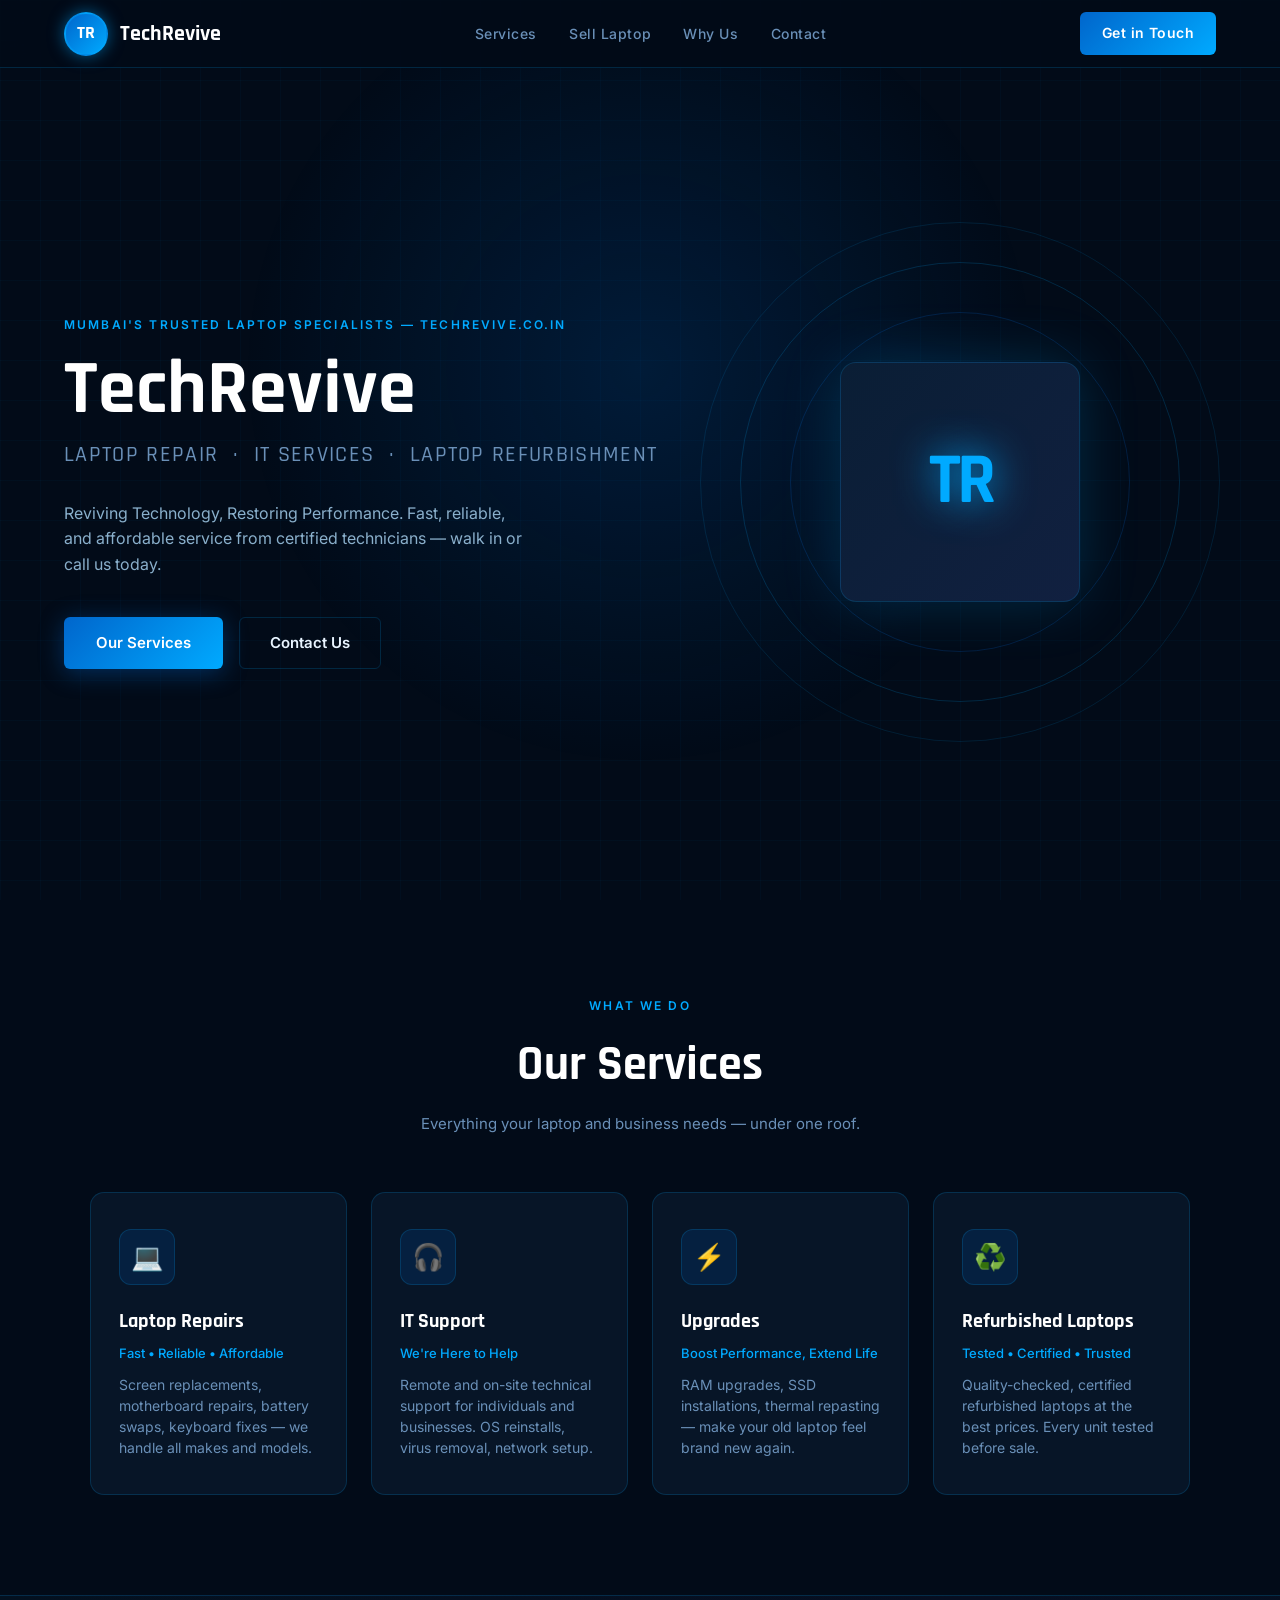
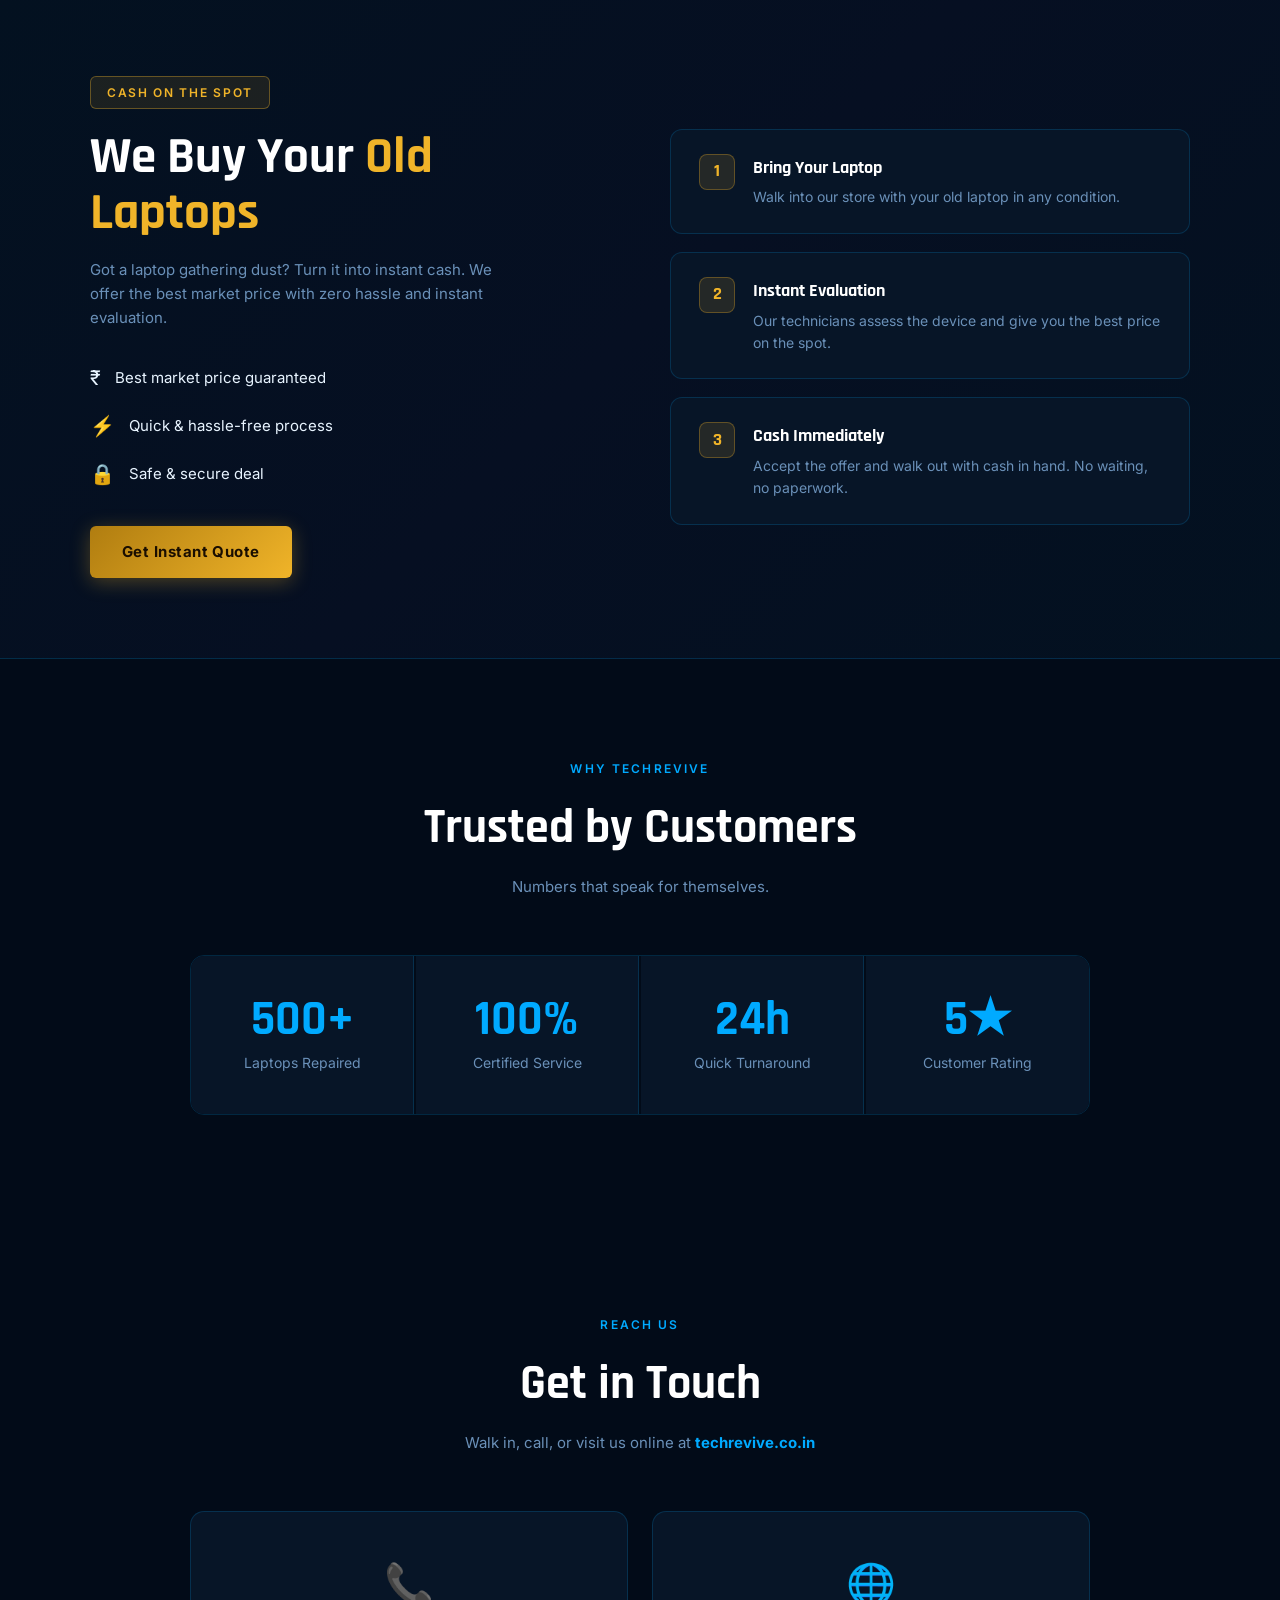
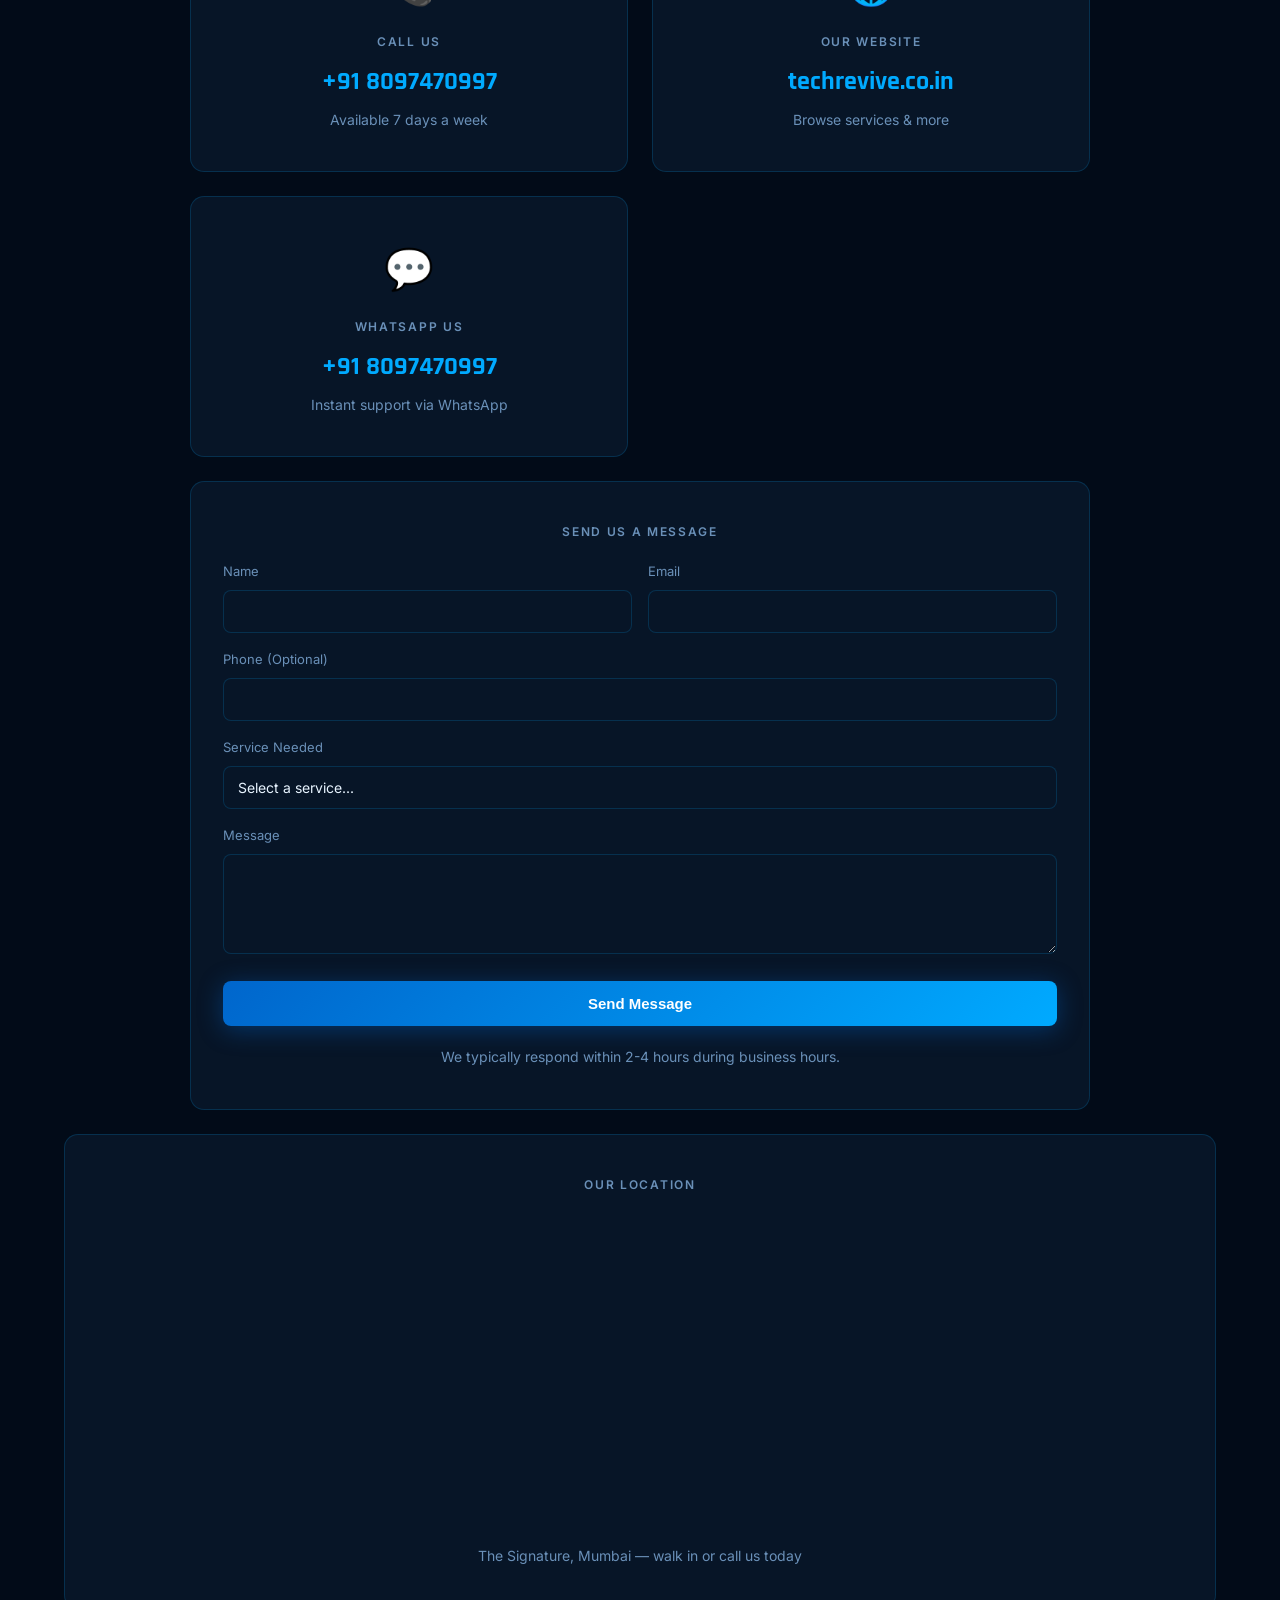
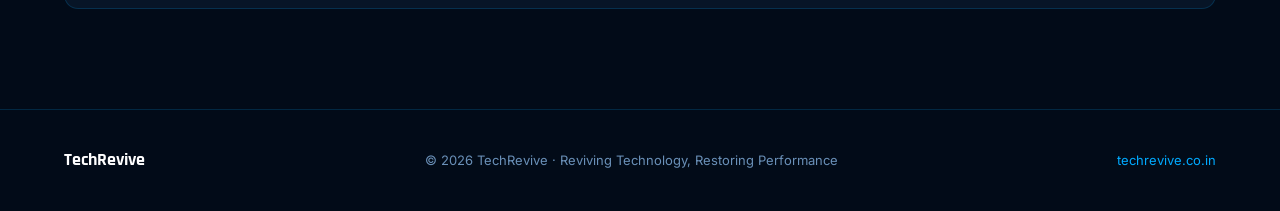
==== index.html @ 274db3f3 "Add files via upload" ====
<!DOCTYPE html>
<html lang="en">
<head>
<meta charset="UTF-8">
<meta name="viewport" content="width=device-width, initial-scale=1.0">
<title>TechRevive – Laptop Repair & IT Services | techrevive.co.in</title>
<meta name="description" content="TechRevive – Mumbai's trusted laptop repair, IT support, upgrades, and refurbished laptop store. We also buy old laptops for cash. Visit techrevive.co.in">
<meta name="keywords" content="laptop repair Mumbai, IT support, laptop refurbishment, buy old laptops, TechRevive, techrevive.co.in">
<meta property="og:title" content="TechRevive – Laptop Repair & IT Services">
<meta property="og:description" content="Reviving Technology, Restoring Performance. Fast, reliable laptop repair and IT services in Mumbai.">
<meta property="og:url" content="https://techrevive.co.in">
<meta property="og:type" content="website">
<link rel="canonical" href="https://techrevive.co.in">
<link href="https://fonts.googleapis.com/css2?family=Rajdhani:wght@500;600;700&family=Inter:wght@400;500;600&display=swap" rel="stylesheet">
<style>
  *, *::before, *::after { box-sizing: border-box; margin: 0; padding: 0; }

  :root {
    --bg-deep:    #020b18;
    --bg-card:    #071527;
    --bg-card2:   #0a1e35;
    --blue-glow:  #00aaff;
    --blue-mid:   #0066cc;
    --blue-dark:  #003f80;
    --gold:       #f0b429;
    --gold-light: #ffd166;
    --white:      #e8f4ff;
    --muted:      #6a90b8;
    --green:      #2ec47a;
    --border:     rgba(0,170,255,0.18);
    --glow-shadow: 0 0 24px rgba(0,170,255,0.25);
  }

  html { scroll-behavior: smooth; }
  body {
    background: var(--bg-deep);
    color: var(--white);
    font-family: 'Inter', sans-serif;
    font-size: 16px;
    line-height: 1.6;
    overflow-x: hidden;
  }
  body::before {
    content: '';
    position: fixed; inset: 0; z-index: 0; pointer-events: none;
    background-image:
      linear-gradient(rgba(0,170,255,0.03) 1px, transparent 1px),
      linear-gradient(90deg, rgba(0,170,255,0.03) 1px, transparent 1px);
    background-size: 40px 40px;
  }

  /* NAV */
  nav {
    position: sticky; top: 0; z-index: 100;
    background: rgba(2,11,24,0.92);
    backdrop-filter: blur(12px);
    border-bottom: 1px solid var(--border);
    display: flex; align-items: center; justify-content: space-between;
    padding: 0 5vw; height: 68px;
  }
  .nav-logo { display: flex; align-items: center; gap: 12px; text-decoration: none; }
  .logo-badge {
    width: 44px; height: 44px; border-radius: 50%;
    background: linear-gradient(135deg, var(--blue-mid), var(--blue-glow));
    display: flex; align-items: center; justify-content: center;
    font-family: 'Rajdhani', sans-serif; font-weight: 700; font-size: 18px;
    color: #fff; box-shadow: 0 0 16px rgba(0,170,255,0.5);
    border: 2px solid rgba(0,170,255,0.4);
  }
  .logo-text { font-family: 'Rajdhani', sans-serif; font-size: 22px; font-weight: 700; line-height: 1; color: #fff; }
  .logo-text span { color: var(--blue-glow); }
  .nav-links { display: flex; gap: 32px; list-style: none; }
  .nav-links a { color: var(--muted); text-decoration: none; font-size: 14px; font-weight: 500; letter-spacing: 0.04em; transition: color 0.2s; }
  .nav-links a:hover { color: var(--blue-glow); }
  .nav-cta {
    background: linear-gradient(135deg, var(--blue-mid), var(--blue-glow));
    color: #fff; border: none; padding: 10px 22px;
    border-radius: 6px; font-weight: 600; font-size: 14px; cursor: pointer;
    letter-spacing: 0.03em; transition: opacity 0.2s, transform 0.2s;
    text-decoration: none;
  }
  .nav-cta:hover { opacity: 0.88; transform: translateY(-1px); }

  /* HERO */
  .hero {
    position: relative; z-index: 1;
    min-height: 92vh;
    display: flex; align-items: center;
    padding: 80px 5vw 60px; overflow: hidden;
  }
  .hero-glow {
    position: absolute; top: -100px; left: 50%; transform: translateX(-50%);
    width: 800px; height: 800px;
    background: radial-gradient(ellipse, rgba(0,102,204,0.18) 0%, transparent 70%);
    pointer-events: none;
  }
  .hero-content { max-width: 600px; position: relative; z-index: 2; }
  .hero-eyebrow { font-size: 12px; font-weight: 600; letter-spacing: 0.18em; text-transform: uppercase; color: var(--blue-glow); margin-bottom: 16px; }
  .hero-headline { font-family: 'Rajdhani', sans-serif; font-weight: 700; font-size: clamp(42px, 6vw, 76px); line-height: 1.05; color: #fff; margin-bottom: 8px; }
  .hero-headline .accent { color: var(--blue-glow); }
  .hero-tagline { font-family: 'Rajdhani', sans-serif; font-size: clamp(16px, 2vw, 22px); color: var(--muted); font-weight: 500; letter-spacing: 0.06em; margin-bottom: 28px; }
  .hero-desc { color: #8ab0cc; font-size: 16px; max-width: 460px; margin-bottom: 40px; }
  .hero-btns { display: flex; gap: 16px; flex-wrap: wrap; }
  .btn-primary {
    background: linear-gradient(135deg, var(--blue-mid), var(--blue-glow));
    color: #fff; border: none; padding: 14px 32px; border-radius: 6px;
    font-weight: 600; font-size: 15px; cursor: pointer; text-decoration: none;
    box-shadow: 0 4px 24px rgba(0,102,204,0.4);
    transition: transform 0.2s, box-shadow 0.2s;
  }
  .btn-primary:hover { transform: translateY(-2px); box-shadow: 0 8px 32px rgba(0,102,204,0.55); }
  .btn-outline {
    background: transparent; color: var(--white);
    border: 1.5px solid var(--border); padding: 13px 30px; border-radius: 6px;
    font-weight: 600; font-size: 15px; cursor: pointer; text-decoration: none;
    transition: border-color 0.2s, background 0.2s;
  }
  .btn-outline:hover { border-color: var(--blue-glow); background: rgba(0,170,255,0.06); }
  .hero-visual {
    position: absolute; right: 0; top: 0; bottom: 0;
    width: 50%; display: flex; align-items: center; justify-content: center;
    z-index: 1; pointer-events: none;
  }
  .laptop-art { width: 520px; height: 520px; position: relative; }
  .ring { position: absolute; inset: 0; border-radius: 50%; border: 1px solid rgba(0,170,255,0.12); animation: spin linear infinite; }
  .ring:nth-child(1) { animation-duration: 22s; }
  .ring:nth-child(2) { inset: 40px; border-color: rgba(0,170,255,0.18); animation-duration: 16s; animation-direction: reverse; }
  .ring:nth-child(3) { inset: 90px; border-color: rgba(0,102,204,0.22); animation-duration: 12s; }
  @keyframes spin { to { transform: rotate(360deg); } }
  .chip {
    position: absolute; inset: 140px;
    background: linear-gradient(135deg, var(--bg-card2), #112040);
    border-radius: 16px; border: 1px solid var(--border);
    display: flex; align-items: center; justify-content: center;
    box-shadow: 0 0 60px rgba(0,170,255,0.2);
  }
  .chip-inner { font-family: 'Rajdhani', sans-serif; font-size: 72px; font-weight: 700; color: var(--blue-glow); text-shadow: 0 0 40px var(--blue-glow); letter-spacing: -4px; }

  /* SECTIONS */
  section { position: relative; z-index: 1; }
  .section-label { text-align: center; font-size: 12px; font-weight: 600; letter-spacing: 0.18em; text-transform: uppercase; color: var(--blue-glow); margin-bottom: 12px; }
  .section-title { text-align: center; font-family: 'Rajdhani', sans-serif; font-size: clamp(28px, 4vw, 48px); font-weight: 700; color: #fff; margin-bottom: 8px; }
  .section-sub { text-align: center; color: var(--muted); font-size: 15px; margin-bottom: 56px; }

  /* SERVICES */
  .services { padding: 100px 5vw; }
  .services-grid { display: grid; grid-template-columns: repeat(auto-fit, minmax(220px, 1fr)); gap: 24px; max-width: 1100px; margin: 0 auto; }
  .service-card { background: var(--bg-card); border: 1px solid var(--border); border-radius: 14px; padding: 36px 28px; transition: transform 0.25s, border-color 0.25s, box-shadow 0.25s; position: relative; overflow: hidden; }
  .service-card::before { content: ''; position: absolute; top: 0; left: 0; right: 0; height: 2px; background: linear-gradient(90deg, var(--blue-dark), var(--blue-glow), var(--blue-dark)); opacity: 0; transition: opacity 0.25s; }
  .service-card:hover { transform: translateY(-6px); border-color: rgba(0,170,255,0.4); box-shadow: var(--glow-shadow); }
  .service-card:hover::before { opacity: 1; }
  .service-icon { width: 56px; height: 56px; border-radius: 12px; background: rgba(0,102,204,0.15); border: 1px solid var(--border); display: flex; align-items: center; justify-content: center; font-size: 26px; margin-bottom: 20px; }
  .service-title { font-family: 'Rajdhani', sans-serif; font-size: 20px; font-weight: 700; color: #fff; margin-bottom: 6px; }
  .service-sub { font-size: 13px; color: var(--blue-glow); font-weight: 500; margin-bottom: 10px; }
  .service-desc { font-size: 14px; color: var(--muted); line-height: 1.5; }

  /* WE BUY */
  .buy-section { padding: 80px 5vw; background: linear-gradient(135deg, #031120 0%, #060f22 50%, #031120 100%); border-top: 1px solid var(--border); border-bottom: 1px solid var(--border); }
  .buy-inner { max-width: 1100px; margin: 0 auto; display: grid; grid-template-columns: 1fr 1fr; gap: 60px; align-items: center; }
  .buy-badge { display: inline-block; background: rgba(240,180,41,0.1); border: 1px solid rgba(240,180,41,0.35); border-radius: 6px; padding: 6px 16px; font-size: 12px; font-weight: 600; letter-spacing: 0.14em; text-transform: uppercase; color: var(--gold); margin-bottom: 20px; }
  .buy-title { font-family: 'Rajdhani', sans-serif; font-size: clamp(32px, 4vw, 52px); font-weight: 700; color: #fff; line-height: 1.1; margin-bottom: 16px; }
  .buy-title span { color: var(--gold); }
  .buy-desc { color: var(--muted); font-size: 15px; margin-bottom: 32px; max-width: 420px; }
  .buy-features { list-style: none; display: flex; flex-direction: column; gap: 16px; margin-bottom: 36px; }
  .buy-features li { display: flex; align-items: center; gap: 14px; font-size: 15px; color: var(--white); }
  .feat-icon { font-size: 20px; }
  .btn-gold { background: linear-gradient(135deg, #b07d10, var(--gold)); color: #1a0e00; border: none; padding: 14px 32px; border-radius: 6px; font-weight: 700; font-size: 15px; cursor: pointer; text-decoration: none; letter-spacing: 0.03em; display: inline-block; box-shadow: 0 4px 20px rgba(240,180,41,0.3); transition: transform 0.2s, box-shadow 0.2s; }
  .btn-gold:hover { transform: translateY(-2px); box-shadow: 0 8px 32px rgba(240,180,41,0.45); }
  .buy-perks { display: flex; flex-direction: column; gap: 18px; }
  .perk-card { background: var(--bg-card); border: 1px solid var(--border); border-radius: 12px; padding: 24px 28px; display: flex; align-items: flex-start; gap: 18px; }
  .perk-num { min-width: 36px; height: 36px; border-radius: 8px; background: rgba(240,180,41,0.12); border: 1px solid rgba(240,180,41,0.3); display: flex; align-items: center; justify-content: center; font-family: 'Rajdhani', sans-serif; font-size: 18px; font-weight: 700; color: var(--gold); }
  .perk-body h4 { font-family: 'Rajdhani', sans-serif; font-size: 18px; font-weight: 700; color: #fff; margin-bottom: 4px; }
  .perk-body p { font-size: 14px; color: var(--muted); }

  /* WHY US */
  .why-section { padding: 100px 5vw; }
  .why-grid { display: grid; grid-template-columns: repeat(auto-fit, minmax(200px, 1fr)); gap: 2px; max-width: 900px; margin: 0 auto; border: 1px solid var(--border); border-radius: 14px; overflow: hidden; }
  .why-item { background: var(--bg-card); padding: 40px 28px; text-align: center; border-right: 1px solid var(--border); transition: background 0.2s; }
  .why-item:last-child { border-right: none; }
  .why-item:hover { background: var(--bg-card2); }
  .why-num { font-family: 'Rajdhani', sans-serif; font-size: 48px; font-weight: 700; color: var(--blue-glow); line-height: 1; margin-bottom: 8px; }
  .why-label { font-size: 14px; color: var(--muted); }

  /* CONTACT */
  .contact-section { padding: 100px 5vw; }
  .contact-inner { max-width: 900px; margin: 0 auto; display: grid; grid-template-columns: 1fr 1fr; gap: 24px; }
  .contact-card { background: var(--bg-card); border: 1px solid var(--border); border-radius: 14px; padding: 40px 32px; text-align: center; transition: border-color 0.25s, box-shadow 0.25s; text-decoration: none; display: block; }
  .contact-card:hover { border-color: rgba(0,170,255,0.4); box-shadow: var(--glow-shadow); }
  .contact-icon { font-size: 40px; margin-bottom: 16px; }
  .contact-label { font-size: 12px; font-weight: 600; letter-spacing: 0.14em; text-transform: uppercase; color: var(--muted); margin-bottom: 10px; }
  .contact-value { font-family: 'Rajdhani', sans-serif; font-size: 26px; font-weight: 700; color: var(--blue-glow); margin-bottom: 6px; }
  .contact-sub { font-size: 14px; color: var(--muted); }
  .contact-full { background: var(--bg-card); border: 1px solid var(--border); border-radius: 14px; padding: 40px 32px; text-align: center; grid-column: 1 / -1; transition: border-color 0.25s, box-shadow 0.25s; }
  .contact-full:hover { border-color: rgba(0,170,255,0.4); box-shadow: var(--glow-shadow); }

  /* DEPLOY BANNER */
  .deploy-banner {
    background: linear-gradient(135deg, #0a2010, #0f2a08);
    border: 1px solid rgba(46,196,122,0.3);
    border-radius: 14px; padding: 32px 36px;
    max-width: 900px; margin: 0 auto 60px;
  }
  .deploy-banner h3 { font-family: 'Rajdhani', sans-serif; font-size: 22px; color: var(--green); margin-bottom: 16px; }
  .deploy-steps { list-style: none; display: flex; flex-direction: column; gap: 12px; }
  .deploy-steps li { font-size: 14px; color: #a0c8b0; display: flex; gap: 12px; align-items: flex-start; }
  .step-num { background: rgba(46,196,122,0.15); border: 1px solid rgba(46,196,122,0.3); border-radius: 6px; min-width: 26px; height: 26px; display: flex; align-items: center; justify-content: center; font-family: 'Rajdhani', sans-serif; font-weight: 700; font-size: 14px; color: var(--green); }
  .deploy-note { margin-top: 16px; font-size: 13px; color: #6a9a7a; }
  .deploy-note a { color: var(--green); }

  /* FOOTER */
  footer { border-top: 1px solid var(--border); padding: 36px 5vw; display: flex; align-items: center; justify-content: space-between; flex-wrap: wrap; gap: 16px; }
  footer p { font-size: 13px; color: var(--muted); }

  /* RESPONSIVE */
  @media (max-width: 768px) {
    .nav-links { display: none; }
    .hero { padding: 60px 5vw 40px; min-height: auto; }
    .hero-visual { display: none; }
    .buy-inner, .contact-inner { grid-template-columns: 1fr; }
    .contact-full { grid-column: auto; }
    .why-grid { grid-template-columns: 1fr 1fr; }
    .deploy-banner { padding: 24px 20px; }
  }
  @media (prefers-reduced-motion: reduce) {
    .ring { animation: none; }
    * { transition: none !important; }
  }
</style>
</head>
<body>

<!-- NAV -->
<nav>
  <a class="nav-logo" href="https://techrevive.co.in">
    <div class="logo-badge">TR</div>
    <div class="logo-text">TechRevive</div>
  </a>
  <ul class="nav-links">
    <li><a href="#services">Services</a></li>
    <li><a href="#buy">Sell Laptop</a></li>
    <li><a href="#why">Why Us</a></li>
    <li><a href="#contact">Contact</a></li>
  </ul>
  <a href="#contact" class="nav-cta">Get in Touch</a>
</nav>

<!-- HERO -->
<div class="hero">
  <div class="hero-glow"></div>
  <div class="hero-content">
    <p class="hero-eyebrow">Mumbai's Trusted Laptop Specialists — techrevive.co.in</p>
    <h1 class="hero-headline">TechRevive</h1>
    <p class="hero-tagline">LAPTOP REPAIR &nbsp;·&nbsp; IT SERVICES &nbsp;·&nbsp; LAPTOP REFURBISHMENT</p>
    <p class="hero-desc">Reviving Technology, Restoring Performance. Fast, reliable, and affordable service from certified technicians — walk in or call us today.</p>
    <div class="hero-btns">
      <a href="#services" class="btn-primary">Our Services</a>
      <a href="#contact" class="btn-outline">Contact Us</a>
    </div>
  </div>
  <div class="hero-visual">
    <div class="laptop-art">
      <div class="ring"></div>
      <div class="ring"></div>
      <div class="ring"></div>
      <div class="chip">
        <div class="chip-inner">TR</div>
      </div>
    </div>
  </div>
</div>

<!-- SERVICES -->
<section class="services" id="services">
  <p class="section-label">What We Do</p>
  <h2 class="section-title">Our Services</h2>
  <p class="section-sub">Everything your laptop and business needs — under one roof.</p>
  <div class="services-grid">
    <div class="service-card">
      <div class="service-icon">💻</div>
      <div class="service-title">Laptop Repairs</div>
      <div class="service-sub">Fast • Reliable • Affordable</div>
      <p class="service-desc">Screen replacements, motherboard repairs, battery swaps, keyboard fixes — we handle all makes and models.</p>
    </div>
    <div class="service-card">
      <div class="service-icon">🎧</div>
      <div class="service-title">IT Support</div>
      <div class="service-sub">We're Here to Help</div>
      <p class="service-desc">Remote and on-site technical support for individuals and businesses. OS reinstalls, virus removal, network setup.</p>
    </div>
    <div class="service-card">
      <div class="service-icon">⚡</div>
      <div class="service-title">Upgrades</div>
      <div class="service-sub">Boost Performance, Extend Life</div>
      <p class="service-desc">RAM upgrades, SSD installations, thermal repasting — make your old laptop feel brand new again.</p>
    </div>
    <div class="service-card">
      <div class="service-icon">♻️</div>
      <div class="service-title">Refurbished Laptops</div>
      <div class="service-sub">Tested • Certified • Trusted</div>
      <p class="service-desc">Quality-checked, certified refurbished laptops at the best prices. Every unit tested before sale.</p>
    </div>
  </div>
</section>

<!-- WE BUY -->
<section class="buy-section" id="buy">
  <div class="buy-inner">
    <div>
      <div class="buy-badge">Cash on the Spot</div>
      <h2 class="buy-title">We Buy Your <span>Old Laptops</span></h2>
      <p class="buy-desc">Got a laptop gathering dust? Turn it into instant cash. We offer the best market price with zero hassle and instant evaluation.</p>
      <ul class="buy-features">
        <li><span class="feat-icon">₹</span> Best market price guaranteed</li>
        <li><span class="feat-icon">⚡</span> Quick &amp; hassle-free process</li>
        <li><span class="feat-icon">🔒</span> Safe &amp; secure deal</li>
      </ul>
      <a href="#contact" class="btn-gold">Get Instant Quote</a>
    </div>
    <div class="buy-perks">
      <div class="perk-card">
        <div class="perk-num">1</div>
        <div class="perk-body">
          <h4>Bring Your Laptop</h4>
          <p>Walk into our store with your old laptop in any condition.</p>
        </div>
      </div>
      <div class="perk-card">
        <div class="perk-num">2</div>
        <div class="perk-body">
          <h4>Instant Evaluation</h4>
          <p>Our technicians assess the device and give you the best price on the spot.</p>
        </div>
      </div>
      <div class="perk-card">
        <div class="perk-num">3</div>
        <div class="perk-body">
          <h4>Cash Immediately</h4>
          <p>Accept the offer and walk out with cash in hand. No waiting, no paperwork.</p>
        </div>
      </div>
    </div>
  </div>
</section>

<!-- WHY US -->
<section class="why-section" id="why">
  <p class="section-label">Why TechRevive</p>
  <h2 class="section-title">Trusted by Customers</h2>
  <p class="section-sub">Numbers that speak for themselves.</p>
  <div class="why-grid">
    <div class="why-item"><div class="why-num">500+</div><div class="why-label">Laptops Repaired</div></div>
    <div class="why-item"><div class="why-num">100%</div><div class="why-label">Certified Service</div></div>
    <div class="why-item"><div class="why-num">24h</div><div class="why-label">Quick Turnaround</div></div>
    <div class="why-item"><div class="why-num">5★</div><div class="why-label">Customer Rating</div></div>
  </div>
</section>

<!-- CONTACT -->
<section class="contact-section" id="contact">
  <p class="section-label">Reach Us</p>
  <h2 class="section-title">Get in Touch</h2>
  <p class="section-sub">Walk in, call, or visit us online at <strong style="color:var(--blue-glow)">techrevive.co.in</strong></p>
  <div class="contact-inner">
    <a class="contact-card" href="tel:+918097470997">
      <div class="contact-icon">📞</div>
      <div class="contact-label">Call Us</div>
      <div class="contact-value">+91 8097470997</div>
      <div class="contact-sub">Available 7 days a week</div>
    </a>
    <a class="contact-card" href="https://techrevive.co.in" target="_blank" rel="noopener">
      <div class="contact-icon">🌐</div>
      <div class="contact-label">Our Website</div>
      <div class="contact-value">techrevive.co.in</div>
      <div class="contact-sub">Browse services &amp; more</div>
    </a>
    <a class="contact-card" href="https://wa.me/918097470997" target="_blank" rel="noopener">
      <div class="contact-icon">💬</div>
      <div class="contact-label">WhatsApp Us</div>
      <div class="contact-value">+91 8097470997</div>
      <div class="contact-sub">Instant support via WhatsApp</div>
    </a>
    <div class="contact-full">
      <div class="contact-label">Send Us a Message</div>
      <form style="margin-top:20px; text-align:left;" onsubmit="handleSubmit(event);">
        <div style="display:grid; grid-template-columns:1fr 1fr; gap:16px; margin-bottom:16px;">
          <div>
            <label for="enquiry-name" style="display:block; font-size:13px; color:var(--muted); margin-bottom:8px;">Name</label>
            <input type="text" id="enquiry-name" name="name" required style="width:100%; padding:12px 14px; background:var(--bg-card); border:1px solid var(--border); border-radius:8px; color:var(--white); font-size:14px; font-family:inherit; transition:border-color 0.2s;" onfocus="this.style.borderColor='var(--blue-glow)';" onblur="this.style.borderColor='var(--border)';">
          </div>
          <div>
            <label for="enquiry-email" style="display:block; font-size:13px; color:var(--muted); margin-bottom:8px;">Email</label>
            <input type="email" id="enquiry-email" name="email" required style="width:100%; padding:12px 14px; background:var(--bg-card); border:1px solid var(--border); border-radius:8px; color:var(--white); font-size:14px; font-family:inherit; transition:border-color 0.2s;" onfocus="this.style.borderColor='var(--blue-glow)';" onblur="this.style.borderColor='var(--border)';">
          </div>
        </div>
        <div style="margin-bottom:16px;">
          <label for="enquiry-phone" style="display:block; font-size:13px; color:var(--muted); margin-bottom:8px;">Phone (Optional)</label>
          <input type="tel" id="enquiry-phone" name="phone" style="width:100%; padding:12px 14px; background:var(--bg-card); border:1px solid var(--border); border-radius:8px; color:var(--white); font-size:14px; font-family:inherit; transition:border-color 0.2s;" onfocus="this.style.borderColor='var(--blue-glow)';" onblur="this.style.borderColor='var(--border)';">
        </div>
        <div style="margin-bottom:16px;">
          <label for="enquiry-service" style="display:block; font-size:13px; color:var(--muted); margin-bottom:8px;">Service Needed</label>
          <select id="enquiry-service" name="service" required style="width:100%; padding:12px 14px; background:var(--bg-card); border:1px solid var(--border); border-radius:8px; color:var(--white); font-size:14px; font-family:inherit; transition:border-color 0.2s; appearance:none; background-image:url('data:image/svg+xml;utf8,<svg fill=\"%23e8f4ff\" height=\"24\" viewBox=\"0 0 24 24\" width=\"24\" xmlns=\"http://www.w3.org/2000/svg\"><path d=\"M7 10l5 5 5-5z\"/></svg>'); background-repeat:no-repeat; background-position:right 10px center; background-size:16px;">
            <option value="">Select a service...</option>
            <option value="Laptop Repair">Laptop Repair</option>
            <option value="IT Support">IT Support</option>
            <option value="Upgrades">Upgrades</option>
            <option value="Refurbished Laptops">Refurbished Laptops</option>
            <option value="Buy Old Laptop">Buy Old Laptop</option>
            <option value="Other">Other</option>
          </select>
        </div>
        <div style="margin-bottom:20px;">
          <label for="enquiry-message" style="display:block; font-size:13px; color:var(--muted); margin-bottom:8px;">Message</label>
          <textarea id="enquiry-message" name="message" rows="4" required style="width:100%; padding:12px 14px; background:var(--bg-card); border:1px solid var(--border); border-radius:8px; color:var(--white); font-size:14px; font-family:inherit; resize:vertical; min-height:100px; transition:border-color 0.2s;" onfocus="this.style.borderColor='var(--blue-glow)';" onblur="this.style.borderColor='var(--border)';"></textarea>
        </div>
        <button type="submit" style="width:100%; background:linear-gradient(135deg, var(--blue-mid), var(--blue-glow)); color:#fff; border:none; padding:14px 32px; border-radius:8px; font-weight:600; font-size:15px; cursor:pointer; box-shadow:0 4px 24px rgba(0,102,204,0.4); transition:transform 0.2s, box-shadow 0.2s;" onmouseover="this.style.transform='translateY(-2px)';" onmouseout="this.style.transform='translateY(0)';">Send Message</button>
      </form>
      <div class="contact-sub" style="margin-top:20px;">We typically respond within 2-4 hours during business hours.</div>
    </div>
    <script>
      function validateForm() {
        const name = document.getElementById('enquiry-name').value.trim();
        const email = document.getElementById('enquiry-email').value.trim();
        const service = document.getElementById('enquiry-service').value;
        const message = document.getElementById('enquiry-message').value.trim();
        
        if (!name || !email || !service || !message) {
          alert('Please fill in all required fields.');
          return false;
        }
        
        const emailRegex = /^[^\s@]+@[^\s@]+\.[^\s@]+$/;
        if (!emailRegex.test(email)) {
          alert('Please enter a valid email address.');
          return false;
        }
        
        return true;
      }
      
      async function handleSubmit(event) {
        event.preventDefault();
        
        if (validateForm()) {
          const formData = {
            name: document.getElementById('enquiry-name').value,
            email: document.getElementById('enquiry-email').value,
            phone: document.getElementById('enquiry-phone').value,
            service: document.getElementById('enquiry-service').value,
            message: document.getElementById('enquiry-message').value
          };
          
          try {
            const response = await fetch('https://techrevive-enquiry.janmejay-crazzy.workers.dev/', {
              method: 'POST',
              headers: {
                'Content-Type': 'application/json',
              },
              body: JSON.stringify(formData)
            });
            
            if (response.ok) {
              alert('Thank you for your message! We will get back to you soon.');
              document.querySelector('form').reset();
            } else {
              alert('Sorry, there was an error sending your message. Please try again later.');
            }
          } catch (error) {
            console.error('Error:', error);
            alert('Sorry, there was an error sending your message. Please try again later.');
          }
        }
      }
    </script>
  </div>
  <div class="contact-full" style="margin-top:24px;">
    <div class="contact-label">Our Location</div>
    <div style="margin-top:12px; border-radius:12px; overflow:hidden; max-width:100%;">
      <iframe src="https://www.google.com/maps/embed?pb=!1m18!1m12!1m3!1d1121.7841034968112!2d73.02434043099903!3d18.966024862406684!2m3!1f0!2f0!3f0!3m2!1i1024!2i768!4f13.1!3m3!1m2!1s0x3be7c30070c956af%3A0xd872f675eb3b0d3f!2sThe%20Signature!5e0!3m2!1sen!2sin!4v1781897717837!5m2!1sen!2sin" 
      width="100%" height="320" style="border:0; border-radius:12px;" allowfullscreen="" loading="lazy" referrerpolicy="no-referrer-when-downgrade" title="The Signature location on map">
         </iframe>
      </div>
      <div class="contact-sub" style="margin-top:12px;">The Signature, Mumbai — walk in or call us today</div>
    </div>
  </div>
</section>



<!-- FOOTER -->
<footer>
  <div style="font-family:'Rajdhani',sans-serif; font-weight:700; font-size:18px; color:#fff;">
    TechRevive
  </div>
  <p>© 2026 TechRevive · Reviving Technology, Restoring Performance</p>
  <a href="https://techrevive.co.in" style="font-size:13px; color:var(--blue-glow); text-decoration:none;">techrevive.co.in</a>
</footer>

</body>
</html>
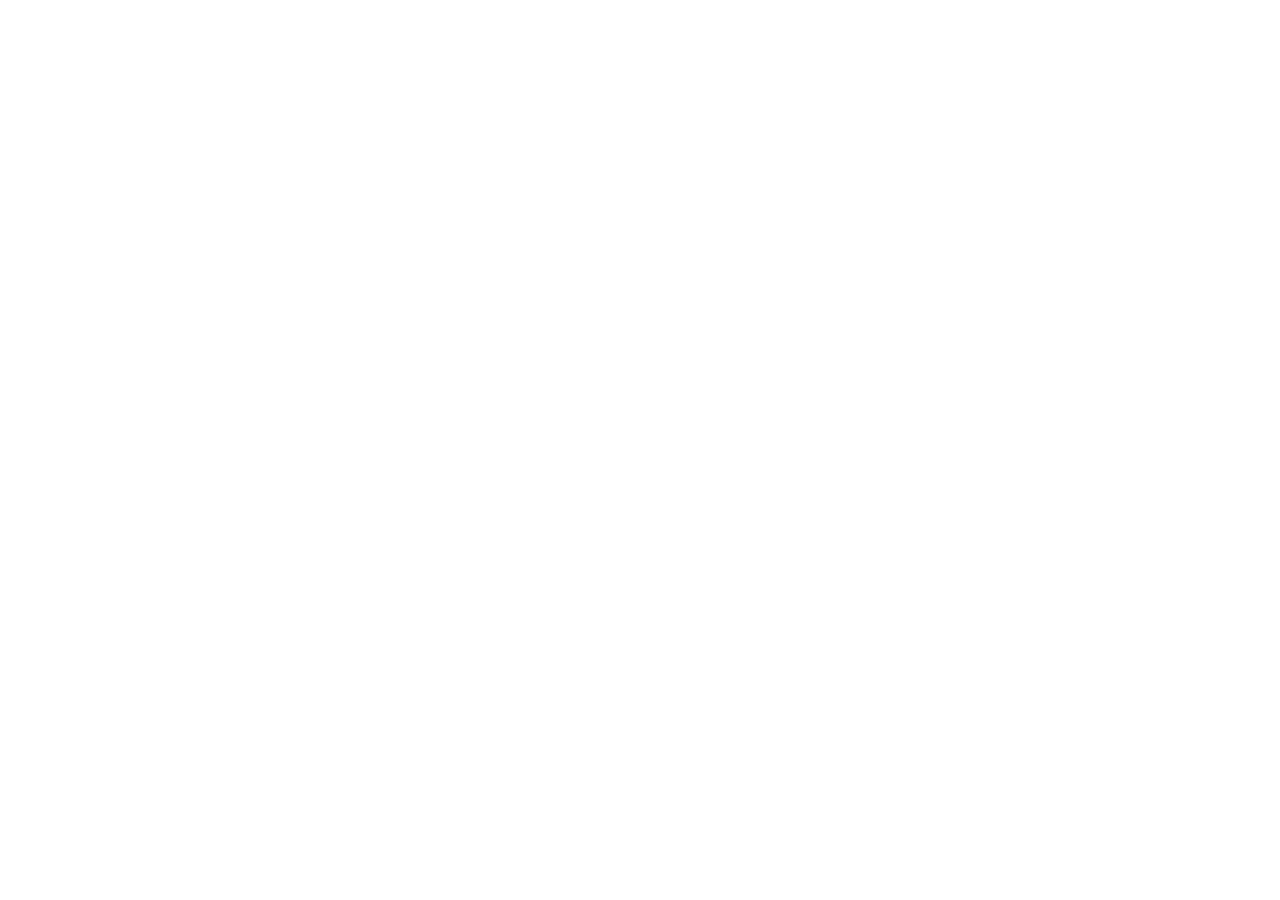
==== commit a7c6f193: "Add files via upload" ====
--- a/index.html
+++ b/index.html
@@ -1,499 +1,17 @@
-<!DOCTYPE html>
+<!doctype html>
 <html lang="en">
-<head>
-<meta charset="UTF-8">
-<meta name="viewport" content="width=device-width, initial-scale=1.0">
-<title>TechRevive – Laptop Repair & IT Services | techrevive.co.in</title>
-<meta name="description" content="TechRevive – Mumbai's trusted laptop repair, IT support, upgrades, and refurbished laptop store. We also buy old laptops for cash. Visit techrevive.co.in">
-<meta name="keywords" content="laptop repair Mumbai, IT support, laptop refurbishment, buy old laptops, TechRevive, techrevive.co.in">
-<meta property="og:title" content="TechRevive – Laptop Repair & IT Services">
-<meta property="og:description" content="Reviving Technology, Restoring Performance. Fast, reliable laptop repair and IT services in Mumbai.">
-<meta property="og:url" content="https://techrevive.co.in">
-<meta property="og:type" content="website">
-<link rel="canonical" href="https://techrevive.co.in">
-<link href="https://fonts.googleapis.com/css2?family=Rajdhani:wght@500;600;700&family=Inter:wght@400;500;600&display=swap" rel="stylesheet">
-<style>
-  *, *::before, *::after { box-sizing: border-box; margin: 0; padding: 0; }
+  <head>
+    <meta charset="UTF-8" />
+    <meta name="viewport" content="width=device-width, initial-scale=1.0" />
+    <title>TechRevive | Expert Laptop Repair, Upgrades &amp; Sales</title>
+    <!-- Preconnect to Google Fonts -->
+    <link rel="preconnect" href="https://fonts.googleapis.com" />
+    <link rel="preconnect" href="https://fonts.gstatic.com" crossorigin />
+    <script type="module" crossorigin src="/assets/index-CVsuAsQJ.js"></script>
+    <link rel="stylesheet" crossorigin href="/assets/index-D9F-9wbX.css">
+  </head>
+  <body>
+    <div id="root"></div>
+  </body>
+</html>
 
-  :root {
-    --bg-deep:    #020b18;
-    --bg-card:    #071527;
-    --bg-card2:   #0a1e35;
-    --blue-glow:  #00aaff;
-    --blue-mid:   #0066cc;
-    --blue-dark:  #003f80;
-    --gold:       #f0b429;
-    --gold-light: #ffd166;
-    --white:      #e8f4ff;
-    --muted:      #6a90b8;
-    --green:      #2ec47a;
-    --border:     rgba(0,170,255,0.18);
-    --glow-shadow: 0 0 24px rgba(0,170,255,0.25);
-  }
-
-  html { scroll-behavior: smooth; }
-  body {
-    background: var(--bg-deep);
-    color: var(--white);
-    font-family: 'Inter', sans-serif;
-    font-size: 16px;
-    line-height: 1.6;
-    overflow-x: hidden;
-  }
-  body::before {
-    content: '';
-    position: fixed; inset: 0; z-index: 0; pointer-events: none;
-    background-image:
-      linear-gradient(rgba(0,170,255,0.03) 1px, transparent 1px),
-      linear-gradient(90deg, rgba(0,170,255,0.03) 1px, transparent 1px);
-    background-size: 40px 40px;
-  }
-
-  /* NAV */
-  nav {
-    position: sticky; top: 0; z-index: 100;
-    background: rgba(2,11,24,0.92);
-    backdrop-filter: blur(12px);
-    border-bottom: 1px solid var(--border);
-    display: flex; align-items: center; justify-content: space-between;
-    padding: 0 5vw; height: 68px;
-  }
-  .nav-logo { display: flex; align-items: center; gap: 12px; text-decoration: none; }
-  .logo-badge {
-    width: 44px; height: 44px; border-radius: 50%;
-    background: linear-gradient(135deg, var(--blue-mid), var(--blue-glow));
-    display: flex; align-items: center; justify-content: center;
-    font-family: 'Rajdhani', sans-serif; font-weight: 700; font-size: 18px;
-    color: #fff; box-shadow: 0 0 16px rgba(0,170,255,0.5);
-    border: 2px solid rgba(0,170,255,0.4);
-  }
-  .logo-text { font-family: 'Rajdhani', sans-serif; font-size: 22px; font-weight: 700; line-height: 1; color: #fff; }
-  .logo-text span { color: var(--blue-glow); }
-  .nav-links { display: flex; gap: 32px; list-style: none; }
-  .nav-links a { color: var(--muted); text-decoration: none; font-size: 14px; font-weight: 500; letter-spacing: 0.04em; transition: color 0.2s; }
-  .nav-links a:hover { color: var(--blue-glow); }
-  .nav-cta {
-    background: linear-gradient(135deg, var(--blue-mid), var(--blue-glow));
-    color: #fff; border: none; padding: 10px 22px;
-    border-radius: 6px; font-weight: 600; font-size: 14px; cursor: pointer;
-    letter-spacing: 0.03em; transition: opacity 0.2s, transform 0.2s;
-    text-decoration: none;
-  }
-  .nav-cta:hover { opacity: 0.88; transform: translateY(-1px); }
-
-  /* HERO */
-  .hero {
-    position: relative; z-index: 1;
-    min-height: 92vh;
-    display: flex; align-items: center;
-    padding: 80px 5vw 60px; overflow: hidden;
-  }
-  .hero-glow {
-    position: absolute; top: -100px; left: 50%; transform: translateX(-50%);
-    width: 800px; height: 800px;
-    background: radial-gradient(ellipse, rgba(0,102,204,0.18) 0%, transparent 70%);
-    pointer-events: none;
-  }
-  .hero-content { max-width: 600px; position: relative; z-index: 2; }
-  .hero-eyebrow { font-size: 12px; font-weight: 600; letter-spacing: 0.18em; text-transform: uppercase; color: var(--blue-glow); margin-bottom: 16px; }
-  .hero-headline { font-family: 'Rajdhani', sans-serif; font-weight: 700; font-size: clamp(42px, 6vw, 76px); line-height: 1.05; color: #fff; margin-bottom: 8px; }
-  .hero-headline .accent { color: var(--blue-glow); }
-  .hero-tagline { font-family: 'Rajdhani', sans-serif; font-size: clamp(16px, 2vw, 22px); color: var(--muted); font-weight: 500; letter-spacing: 0.06em; margin-bottom: 28px; }
-  .hero-desc { color: #8ab0cc; font-size: 16px; max-width: 460px; margin-bottom: 40px; }
-  .hero-btns { display: flex; gap: 16px; flex-wrap: wrap; }
-  .btn-primary {
-    background: linear-gradient(135deg, var(--blue-mid), var(--blue-glow));
-    color: #fff; border: none; padding: 14px 32px; border-radius: 6px;
-    font-weight: 600; font-size: 15px; cursor: pointer; text-decoration: none;
-    box-shadow: 0 4px 24px rgba(0,102,204,0.4);
-    transition: transform 0.2s, box-shadow 0.2s;
-  }
-  .btn-primary:hover { transform: translateY(-2px); box-shadow: 0 8px 32px rgba(0,102,204,0.55); }
-  .btn-outline {
-    background: transparent; color: var(--white);
-    border: 1.5px solid var(--border); padding: 13px 30px; border-radius: 6px;
-    font-weight: 600; font-size: 15px; cursor: pointer; text-decoration: none;
-    transition: border-color 0.2s, background 0.2s;
-  }
-  .btn-outline:hover { border-color: var(--blue-glow); background: rgba(0,170,255,0.06); }
-  .hero-visual {
-    position: absolute; right: 0; top: 0; bottom: 0;
-    width: 50%; display: flex; align-items: center; justify-content: center;
-    z-index: 1; pointer-events: none;
-  }
-  .laptop-art { width: 520px; height: 520px; position: relative; }
-  .ring { position: absolute; inset: 0; border-radius: 50%; border: 1px solid rgba(0,170,255,0.12); animation: spin linear infinite; }
-  .ring:nth-child(1) { animation-duration: 22s; }
-  .ring:nth-child(2) { inset: 40px; border-color: rgba(0,170,255,0.18); animation-duration: 16s; animation-direction: reverse; }
-  .ring:nth-child(3) { inset: 90px; border-color: rgba(0,102,204,0.22); animation-duration: 12s; }
-  @keyframes spin { to { transform: rotate(360deg); } }
-  .chip {
-    position: absolute; inset: 140px;
-    background: linear-gradient(135deg, var(--bg-card2), #112040);
-    border-radius: 16px; border: 1px solid var(--border);
-    display: flex; align-items: center; justify-content: center;
-    box-shadow: 0 0 60px rgba(0,170,255,0.2);
-  }
-  .chip-inner { font-family: 'Rajdhani', sans-serif; font-size: 72px; font-weight: 700; color: var(--blue-glow); text-shadow: 0 0 40px var(--blue-glow); letter-spacing: -4px; }
-
-  /* SECTIONS */
-  section { position: relative; z-index: 1; }
-  .section-label { text-align: center; font-size: 12px; font-weight: 600; letter-spacing: 0.18em; text-transform: uppercase; color: var(--blue-glow); margin-bottom: 12px; }
-  .section-title { text-align: center; font-family: 'Rajdhani', sans-serif; font-size: clamp(28px, 4vw, 48px); font-weight: 700; color: #fff; margin-bottom: 8px; }
-  .section-sub { text-align: center; color: var(--muted); font-size: 15px; margin-bottom: 56px; }
-
-  /* SERVICES */
-  .services { padding: 100px 5vw; }
-  .services-grid { display: grid; grid-template-columns: repeat(auto-fit, minmax(220px, 1fr)); gap: 24px; max-width: 1100px; margin: 0 auto; }
-  .service-card { background: var(--bg-card); border: 1px solid var(--border); border-radius: 14px; padding: 36px 28px; transition: transform 0.25s, border-color 0.25s, box-shadow 0.25s; position: relative; overflow: hidden; }
-  .service-card::before { content: ''; position: absolute; top: 0; left: 0; right: 0; height: 2px; background: linear-gradient(90deg, var(--blue-dark), var(--blue-glow), var(--blue-dark)); opacity: 0; transition: opacity 0.25s; }
-  .service-card:hover { transform: translateY(-6px); border-color: rgba(0,170,255,0.4); box-shadow: var(--glow-shadow); }
-  .service-card:hover::before { opacity: 1; }
-  .service-icon { width: 56px; height: 56px; border-radius: 12px; background: rgba(0,102,204,0.15); border: 1px solid var(--border); display: flex; align-items: center; justify-content: center; font-size: 26px; margin-bottom: 20px; }
-  .service-title { font-family: 'Rajdhani', sans-serif; font-size: 20px; font-weight: 700; color: #fff; margin-bottom: 6px; }
-  .service-sub { font-size: 13px; color: var(--blue-glow); font-weight: 500; margin-bottom: 10px; }
-  .service-desc { font-size: 14px; color: var(--muted); line-height: 1.5; }
-
-  /* WE BUY */
-  .buy-section { padding: 80px 5vw; background: linear-gradient(135deg, #031120 0%, #060f22 50%, #031120 100%); border-top: 1px solid var(--border); border-bottom: 1px solid var(--border); }
-  .buy-inner { max-width: 1100px; margin: 0 auto; display: grid; grid-template-columns: 1fr 1fr; gap: 60px; align-items: center; }
-  .buy-badge { display: inline-block; background: rgba(240,180,41,0.1); border: 1px solid rgba(240,180,41,0.35); border-radius: 6px; padding: 6px 16px; font-size: 12px; font-weight: 600; letter-spacing: 0.14em; text-transform: uppercase; color: var(--gold); margin-bottom: 20px; }
-  .buy-title { font-family: 'Rajdhani', sans-serif; font-size: clamp(32px, 4vw, 52px); font-weight: 700; color: #fff; line-height: 1.1; margin-bottom: 16px; }
-  .buy-title span { color: var(--gold); }
-  .buy-desc { color: var(--muted); font-size: 15px; margin-bottom: 32px; max-width: 420px; }
-  .buy-features { list-style: none; display: flex; flex-direction: column; gap: 16px; margin-bottom: 36px; }
-  .buy-features li { display: flex; align-items: center; gap: 14px; font-size: 15px; color: var(--white); }
-  .feat-icon { font-size: 20px; }
-  .btn-gold { background: linear-gradient(135deg, #b07d10, var(--gold)); color: #1a0e00; border: none; padding: 14px 32px; border-radius: 6px; font-weight: 700; font-size: 15px; cursor: pointer; text-decoration: none; letter-spacing: 0.03em; display: inline-block; box-shadow: 0 4px 20px rgba(240,180,41,0.3); transition: transform 0.2s, box-shadow 0.2s; }
-  .btn-gold:hover { transform: translateY(-2px); box-shadow: 0 8px 32px rgba(240,180,41,0.45); }
-  .buy-perks { display: flex; flex-direction: column; gap: 18px; }
-  .perk-card { background: var(--bg-card); border: 1px solid var(--border); border-radius: 12px; padding: 24px 28px; display: flex; align-items: flex-start; gap: 18px; }
-  .perk-num { min-width: 36px; height: 36px; border-radius: 8px; background: rgba(240,180,41,0.12); border: 1px solid rgba(240,180,41,0.3); display: flex; align-items: center; justify-content: center; font-family: 'Rajdhani', sans-serif; font-size: 18px; font-weight: 700; color: var(--gold); }
-  .perk-body h4 { font-family: 'Rajdhani', sans-serif; font-size: 18px; font-weight: 700; color: #fff; margin-bottom: 4px; }
-  .perk-body p { font-size: 14px; color: var(--muted); }
-
-  /* WHY US */
-  .why-section { padding: 100px 5vw; }
-  .why-grid { display: grid; grid-template-columns: repeat(auto-fit, minmax(200px, 1fr)); gap: 2px; max-width: 900px; margin: 0 auto; border: 1px solid var(--border); border-radius: 14px; overflow: hidden; }
-  .why-item { background: var(--bg-card); padding: 40px 28px; text-align: center; border-right: 1px solid var(--border); transition: background 0.2s; }
-  .why-item:last-child { border-right: none; }
-  .why-item:hover { background: var(--bg-card2); }
-  .why-num { font-family: 'Rajdhani', sans-serif; font-size: 48px; font-weight: 700; color: var(--blue-glow); line-height: 1; margin-bottom: 8px; }
-  .why-label { font-size: 14px; color: var(--muted); }
-
-  /* CONTACT */
-  .contact-section { padding: 100px 5vw; }
-  .contact-inner { max-width: 900px; margin: 0 auto; display: grid; grid-template-columns: 1fr 1fr; gap: 24px; }
-  .contact-card { background: var(--bg-card); border: 1px solid var(--border); border-radius: 14px; padding: 40px 32px; text-align: center; transition: border-color 0.25s, box-shadow 0.25s; text-decoration: none; display: block; }
-  .contact-card:hover { border-color: rgba(0,170,255,0.4); box-shadow: var(--glow-shadow); }
-  .contact-icon { font-size: 40px; margin-bottom: 16px; }
-  .contact-label { font-size: 12px; font-weight: 600; letter-spacing: 0.14em; text-transform: uppercase; color: var(--muted); margin-bottom: 10px; }
-  .contact-value { font-family: 'Rajdhani', sans-serif; font-size: 26px; font-weight: 700; color: var(--blue-glow); margin-bottom: 6px; }
-  .contact-sub { font-size: 14px; color: var(--muted); }
-  .contact-full { background: var(--bg-card); border: 1px solid var(--border); border-radius: 14px; padding: 40px 32px; text-align: center; grid-column: 1 / -1; transition: border-color 0.25s, box-shadow 0.25s; }
-  .contact-full:hover { border-color: rgba(0,170,255,0.4); box-shadow: var(--glow-shadow); }
-
-  /* DEPLOY BANNER */
-  .deploy-banner {
-    background: linear-gradient(135deg, #0a2010, #0f2a08);
-    border: 1px solid rgba(46,196,122,0.3);
-    border-radius: 14px; padding: 32px 36px;
-    max-width: 900px; margin: 0 auto 60px;
-  }
-  .deploy-banner h3 { font-family: 'Rajdhani', sans-serif; font-size: 22px; color: var(--green); margin-bottom: 16px; }
-  .deploy-steps { list-style: none; display: flex; flex-direction: column; gap: 12px; }
-  .deploy-steps li { font-size: 14px; color: #a0c8b0; display: flex; gap: 12px; align-items: flex-start; }
-  .step-num { background: rgba(46,196,122,0.15); border: 1px solid rgba(46,196,122,0.3); border-radius: 6px; min-width: 26px; height: 26px; display: flex; align-items: center; justify-content: center; font-family: 'Rajdhani', sans-serif; font-weight: 700; font-size: 14px; color: var(--green); }
-  .deploy-note { margin-top: 16px; font-size: 13px; color: #6a9a7a; }
-  .deploy-note a { color: var(--green); }
-
-  /* FOOTER */
-  footer { border-top: 1px solid var(--border); padding: 36px 5vw; display: flex; align-items: center; justify-content: space-between; flex-wrap: wrap; gap: 16px; }
-  footer p { font-size: 13px; color: var(--muted); }
-
-  /* RESPONSIVE */
-  @media (max-width: 768px) {
-    .nav-links { display: none; }
-    .hero { padding: 60px 5vw 40px; min-height: auto; }
-    .hero-visual { display: none; }
-    .buy-inner, .contact-inner { grid-template-columns: 1fr; }
-    .contact-full { grid-column: auto; }
-    .why-grid { grid-template-columns: 1fr 1fr; }
-    .deploy-banner { padding: 24px 20px; }
-  }
-  @media (prefers-reduced-motion: reduce) {
-    .ring { animation: none; }
-    * { transition: none !important; }
-  }
-</style>
-</head>
-<body>
-
-<!-- NAV -->
-<nav>
-  <a class="nav-logo" href="https://techrevive.co.in">
-    <div class="logo-badge">TR</div>
-    <div class="logo-text">TechRevive</div>
-  </a>
-  <ul class="nav-links">
-    <li><a href="#services">Services</a></li>
-    <li><a href="#buy">Sell Laptop</a></li>
-    <li><a href="#why">Why Us</a></li>
-    <li><a href="#contact">Contact</a></li>
-  </ul>
-  <a href="#contact" class="nav-cta">Get in Touch</a>
-</nav>
-
-<!-- HERO -->
-<div class="hero">
-  <div class="hero-glow"></div>
-  <div class="hero-content">
-    <p class="hero-eyebrow">Mumbai's Trusted Laptop Specialists — techrevive.co.in</p>
-    <h1 class="hero-headline">TechRevive</h1>
-    <p class="hero-tagline">LAPTOP REPAIR &nbsp;·&nbsp; IT SERVICES &nbsp;·&nbsp; LAPTOP REFURBISHMENT</p>
-    <p class="hero-desc">Reviving Technology, Restoring Performance. Fast, reliable, and affordable service from certified technicians — walk in or call us today.</p>
-    <div class="hero-btns">
-      <a href="#services" class="btn-primary">Our Services</a>
-      <a href="#contact" class="btn-outline">Contact Us</a>
-    </div>
-  </div>
-  <div class="hero-visual">
-    <div class="laptop-art">
-      <div class="ring"></div>
-      <div class="ring"></div>
-      <div class="ring"></div>
-      <div class="chip">
-        <div class="chip-inner">TR</div>
-      </div>
-    </div>
-  </div>
-</div>
-
-<!-- SERVICES -->
-<section class="services" id="services">
-  <p class="section-label">What We Do</p>
-  <h2 class="section-title">Our Services</h2>
-  <p class="section-sub">Everything your laptop and business needs — under one roof.</p>
-  <div class="services-grid">
-    <div class="service-card">
-      <div class="service-icon">💻</div>
-      <div class="service-title">Laptop Repairs</div>
-      <div class="service-sub">Fast • Reliable • Affordable</div>
-      <p class="service-desc">Screen replacements, motherboard repairs, battery swaps, keyboard fixes — we handle all makes and models.</p>
-    </div>
-    <div class="service-card">
-      <div class="service-icon">🎧</div>
-      <div class="service-title">IT Support</div>
-      <div class="service-sub">We're Here to Help</div>
-      <p class="service-desc">Remote and on-site technical support for individuals and businesses. OS reinstalls, virus removal, network setup.</p>
-    </div>
-    <div class="service-card">
-      <div class="service-icon">⚡</div>
-      <div class="service-title">Upgrades</div>
-      <div class="service-sub">Boost Performance, Extend Life</div>
-      <p class="service-desc">RAM upgrades, SSD installations, thermal repasting — make your old laptop feel brand new again.</p>
-    </div>
-    <div class="service-card">
-      <div class="service-icon">♻️</div>
-      <div class="service-title">Refurbished Laptops</div>
-      <div class="service-sub">Tested • Certified • Trusted</div>
-      <p class="service-desc">Quality-checked, certified refurbished laptops at the best prices. Every unit tested before sale.</p>
-    </div>
-  </div>
-</section>
-
-<!-- WE BUY -->
-<section class="buy-section" id="buy">
-  <div class="buy-inner">
-    <div>
-      <div class="buy-badge">Cash on the Spot</div>
-      <h2 class="buy-title">We Buy Your <span>Old Laptops</span></h2>
-      <p class="buy-desc">Got a laptop gathering dust? Turn it into instant cash. We offer the best market price with zero hassle and instant evaluation.</p>
-      <ul class="buy-features">
-        <li><span class="feat-icon">₹</span> Best market price guaranteed</li>
-        <li><span class="feat-icon">⚡</span> Quick &amp; hassle-free process</li>
-        <li><span class="feat-icon">🔒</span> Safe &amp; secure deal</li>
-      </ul>
-      <a href="#contact" class="btn-gold">Get Instant Quote</a>
-    </div>
-    <div class="buy-perks">
-      <div class="perk-card">
-        <div class="perk-num">1</div>
-        <div class="perk-body">
-          <h4>Bring Your Laptop</h4>
-          <p>Walk into our store with your old laptop in any condition.</p>
-        </div>
-      </div>
-      <div class="perk-card">
-        <div class="perk-num">2</div>
-        <div class="perk-body">
-          <h4>Instant Evaluation</h4>
-          <p>Our technicians assess the device and give you the best price on the spot.</p>
-        </div>
-      </div>
-      <div class="perk-card">
-        <div class="perk-num">3</div>
-        <div class="perk-body">
-          <h4>Cash Immediately</h4>
-          <p>Accept the offer and walk out with cash in hand. No waiting, no paperwork.</p>
-        </div>
-      </div>
-    </div>
-  </div>
-</section>
-
-<!-- WHY US -->
-<section class="why-section" id="why">
-  <p class="section-label">Why TechRevive</p>
-  <h2 class="section-title">Trusted by Customers</h2>
-  <p class="section-sub">Numbers that speak for themselves.</p>
-  <div class="why-grid">
-    <div class="why-item"><div class="why-num">500+</div><div class="why-label">Laptops Repaired</div></div>
-    <div class="why-item"><div class="why-num">100%</div><div class="why-label">Certified Service</div></div>
-    <div class="why-item"><div class="why-num">24h</div><div class="why-label">Quick Turnaround</div></div>
-    <div class="why-item"><div class="why-num">5★</div><div class="why-label">Customer Rating</div></div>
-  </div>
-</section>
-
-<!-- CONTACT -->
-<section class="contact-section" id="contact">
-  <p class="section-label">Reach Us</p>
-  <h2 class="section-title">Get in Touch</h2>
-  <p class="section-sub">Walk in, call, or visit us online at <strong style="color:var(--blue-glow)">techrevive.co.in</strong></p>
-  <div class="contact-inner">
-    <a class="contact-card" href="tel:+918097470997">
-      <div class="contact-icon">📞</div>
-      <div class="contact-label">Call Us</div>
-      <div class="contact-value">+91 8097470997</div>
-      <div class="contact-sub">Available 7 days a week</div>
-    </a>
-    <a class="contact-card" href="https://techrevive.co.in" target="_blank" rel="noopener">
-      <div class="contact-icon">🌐</div>
-      <div class="contact-label">Our Website</div>
-      <div class="contact-value">techrevive.co.in</div>
-      <div class="contact-sub">Browse services &amp; more</div>
-    </a>
-    <a class="contact-card" href="https://wa.me/918097470997" target="_blank" rel="noopener">
-      <div class="contact-icon">💬</div>
-      <div class="contact-label">WhatsApp Us</div>
-      <div class="contact-value">+91 8097470997</div>
-      <div class="contact-sub">Instant support via WhatsApp</div>
-    </a>
-    <div class="contact-full">
-      <div class="contact-label">Send Us a Message</div>
-      <form style="margin-top:20px; text-align:left;" onsubmit="handleSubmit(event);">
-        <div style="display:grid; grid-template-columns:1fr 1fr; gap:16px; margin-bottom:16px;">
-          <div>
-            <label for="enquiry-name" style="display:block; font-size:13px; color:var(--muted); margin-bottom:8px;">Name</label>
-            <input type="text" id="enquiry-name" name="name" required style="width:100%; padding:12px 14px; background:var(--bg-card); border:1px solid var(--border); border-radius:8px; color:var(--white); font-size:14px; font-family:inherit; transition:border-color 0.2s;" onfocus="this.style.borderColor='var(--blue-glow)';" onblur="this.style.borderColor='var(--border)';">
-          </div>
-          <div>
-            <label for="enquiry-email" style="display:block; font-size:13px; color:var(--muted); margin-bottom:8px;">Email</label>
-            <input type="email" id="enquiry-email" name="email" required style="width:100%; padding:12px 14px; background:var(--bg-card); border:1px solid var(--border); border-radius:8px; color:var(--white); font-size:14px; font-family:inherit; transition:border-color 0.2s;" onfocus="this.style.borderColor='var(--blue-glow)';" onblur="this.style.borderColor='var(--border)';">
-          </div>
-        </div>
-        <div style="margin-bottom:16px;">
-          <label for="enquiry-phone" style="display:block; font-size:13px; color:var(--muted); margin-bottom:8px;">Phone (Optional)</label>
-          <input type="tel" id="enquiry-phone" name="phone" style="width:100%; padding:12px 14px; background:var(--bg-card); border:1px solid var(--border); border-radius:8px; color:var(--white); font-size:14px; font-family:inherit; transition:border-color 0.2s;" onfocus="this.style.borderColor='var(--blue-glow)';" onblur="this.style.borderColor='var(--border)';">
-        </div>
-        <div style="margin-bottom:16px;">
-          <label for="enquiry-service" style="display:block; font-size:13px; color:var(--muted); margin-bottom:8px;">Service Needed</label>
-          <select id="enquiry-service" name="service" required style="width:100%; padding:12px 14px; background:var(--bg-card); border:1px solid var(--border); border-radius:8px; color:var(--white); font-size:14px; font-family:inherit; transition:border-color 0.2s; appearance:none; background-image:url('data:image/svg+xml;utf8,<svg fill=\"%23e8f4ff\" height=\"24\" viewBox=\"0 0 24 24\" width=\"24\" xmlns=\"http://www.w3.org/2000/svg\"><path d=\"M7 10l5 5 5-5z\"/></svg>'); background-repeat:no-repeat; background-position:right 10px center; background-size:16px;">
-            <option value="">Select a service...</option>
-            <option value="Laptop Repair">Laptop Repair</option>
-            <option value="IT Support">IT Support</option>
-            <option value="Upgrades">Upgrades</option>
-            <option value="Refurbished Laptops">Refurbished Laptops</option>
-            <option value="Buy Old Laptop">Buy Old Laptop</option>
-            <option value="Other">Other</option>
-          </select>
-        </div>
-        <div style="margin-bottom:20px;">
-          <label for="enquiry-message" style="display:block; font-size:13px; color:var(--muted); margin-bottom:8px;">Message</label>
-          <textarea id="enquiry-message" name="message" rows="4" required style="width:100%; padding:12px 14px; background:var(--bg-card); border:1px solid var(--border); border-radius:8px; color:var(--white); font-size:14px; font-family:inherit; resize:vertical; min-height:100px; transition:border-color 0.2s;" onfocus="this.style.borderColor='var(--blue-glow)';" onblur="this.style.borderColor='var(--border)';"></textarea>
-        </div>
-        <button type="submit" style="width:100%; background:linear-gradient(135deg, var(--blue-mid), var(--blue-glow)); color:#fff; border:none; padding:14px 32px; border-radius:8px; font-weight:600; font-size:15px; cursor:pointer; box-shadow:0 4px 24px rgba(0,102,204,0.4); transition:transform 0.2s, box-shadow 0.2s;" onmouseover="this.style.transform='translateY(-2px)';" onmouseout="this.style.transform='translateY(0)';">Send Message</button>
-      </form>
-      <div class="contact-sub" style="margin-top:20px;">We typically respond within 2-4 hours during business hours.</div>
-    </div>
-    <script>
-      function validateForm() {
-        const name = document.getElementById('enquiry-name').value.trim();
-        const email = document.getElementById('enquiry-email').value.trim();
-        const service = document.getElementById('enquiry-service').value;
-        const message = document.getElementById('enquiry-message').value.trim();
-        
-        if (!name || !email || !service || !message) {
-          alert('Please fill in all required fields.');
-          return false;
-        }
-        
-        const emailRegex = /^[^\s@]+@[^\s@]+\.[^\s@]+$/;
-        if (!emailRegex.test(email)) {
-          alert('Please enter a valid email address.');
-          return false;
-        }
-        
-        return true;
-      }
-      
-      async function handleSubmit(event) {
-        event.preventDefault();
-        
-        if (validateForm()) {
-          const formData = {
-            name: document.getElementById('enquiry-name').value,
-            email: document.getElementById('enquiry-email').value,
-            phone: document.getElementById('enquiry-phone').value,
-            service: document.getElementById('enquiry-service').value,
-            message: document.getElementById('enquiry-message').value
-          };
-          
-          try {
-            const response = await fetch('https://techrevive-enquiry.janmejay-crazzy.workers.dev/', {
-              method: 'POST',
-              headers: {
-                'Content-Type': 'application/json',
-              },
-              body: JSON.stringify(formData)
-            });
-            
-            if (response.ok) {
-              alert('Thank you for your message! We will get back to you soon.');
-              document.querySelector('form').reset();
-            } else {
-              alert('Sorry, there was an error sending your message. Please try again later.');
-            }
-          } catch (error) {
-            console.error('Error:', error);
-            alert('Sorry, there was an error sending your message. Please try again later.');
-          }
-        }
-      }
-    </script>
-  </div>
-  <div class="contact-full" style="margin-top:24px;">
-    <div class="contact-label">Our Location</div>
-    <div style="margin-top:12px; border-radius:12px; overflow:hidden; max-width:100%;">
-      <iframe src="https://www.google.com/maps/embed?pb=!1m18!1m12!1m3!1d1121.7841034968112!2d73.02434043099903!3d18.966024862406684!2m3!1f0!2f0!3f0!3m2!1i1024!2i768!4f13.1!3m3!1m2!1s0x3be7c30070c956af%3A0xd872f675eb3b0d3f!2sThe%20Signature!5e0!3m2!1sen!2sin!4v1781897717837!5m2!1sen!2sin" 
-      width="100%" height="320" style="border:0; border-radius:12px;" allowfullscreen="" loading="lazy" referrerpolicy="no-referrer-when-downgrade" title="The Signature location on map">
-         </iframe>
-      </div>
-      <div class="contact-sub" style="margin-top:12px;">The Signature, Mumbai — walk in or call us today</div>
-    </div>
-  </div>
-</section>
-
-
-
-<!-- FOOTER -->
-<footer>
-  <div style="font-family:'Rajdhani',sans-serif; font-weight:700; font-size:18px; color:#fff;">
-    TechRevive
-  </div>
-  <p>© 2026 TechRevive · Reviving Technology, Restoring Performance</p>
-  <a href="https://techrevive.co.in" style="font-size:13px; color:var(--blue-glow); text-decoration:none;">techrevive.co.in</a>
-</footer>
-
-</body>
-</html>
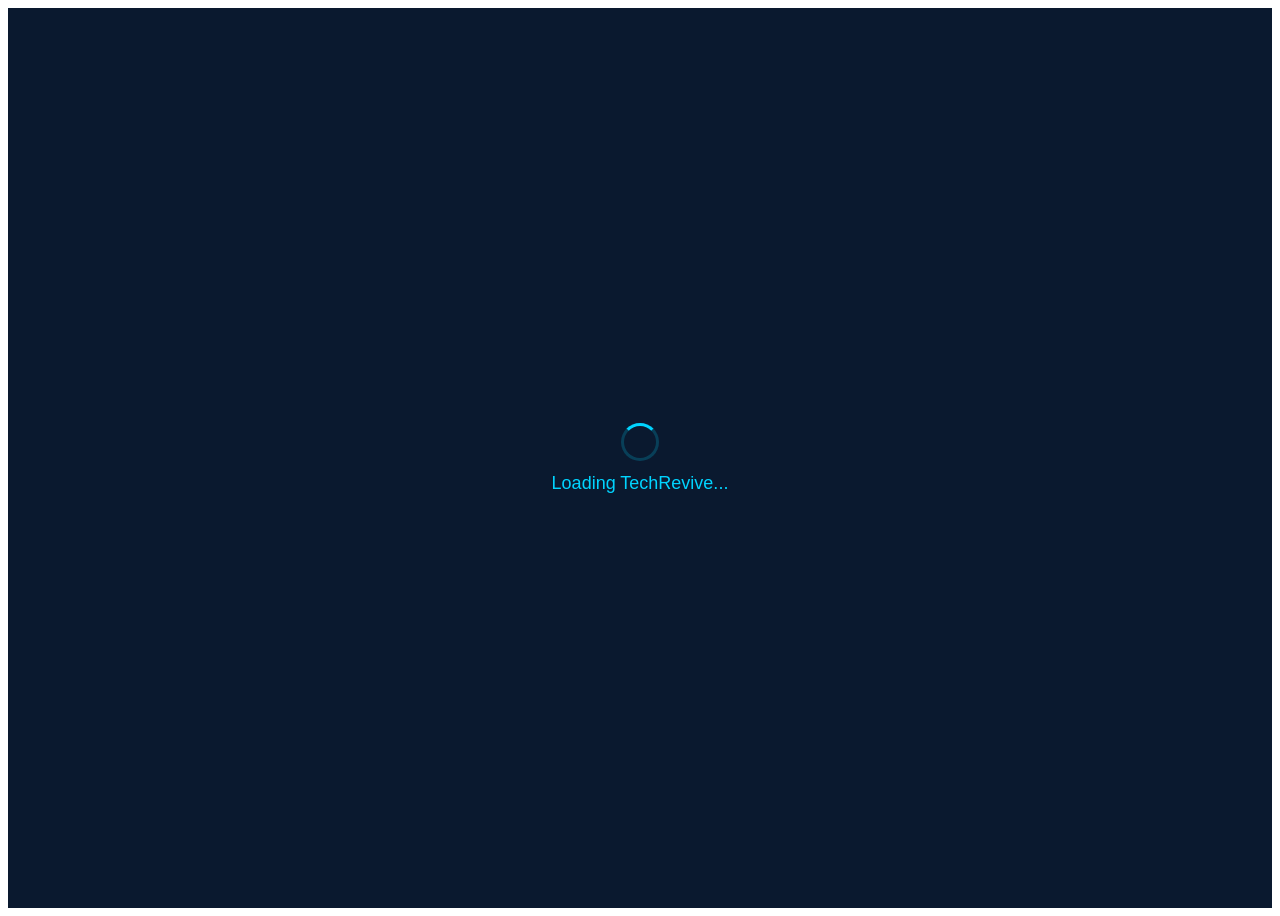
==== commit daf39b77: "Add files via upload" ====
--- a/index.html
+++ b/index.html
@@ -7,11 +7,17 @@
     <!-- Preconnect to Google Fonts -->
     <link rel="preconnect" href="https://fonts.googleapis.com" />
     <link rel="preconnect" href="https://fonts.gstatic.com" crossorigin />
-    <script type="module" crossorigin src="/assets/index-CVsuAsQJ.js"></script>
-    <link rel="stylesheet" crossorigin href="/assets/index-D9F-9wbX.css">
+    <script type="module" crossorigin src="./assets/index-BscZ54qk.js"></script>
+    <link rel="stylesheet" crossorigin href="./assets/index-BT9W8BKl.css">
   </head>
   <body>
-    <div id="root"></div>
+    <div id="root">
+      <div style="display:flex;align-items:center;justify-content:center;min-height:100vh;background:#0a192f;color:#00d4ff;font-family:sans-serif;font-size:18px;flex-direction:column;gap:12px">
+        <div style="width:32px;height:32px;border:3px solid rgba(0,212,255,0.2);border-top-color:#00d4ff;border-radius:50%;animation:spin 0.8s linear infinite"></div>
+        <span>Loading TechRevive...</span>
+        <style>@keyframes spin{to{transform:rotate(360deg)}}</style>
+      </div>
+    </div>
   </body>
 </html>
 
